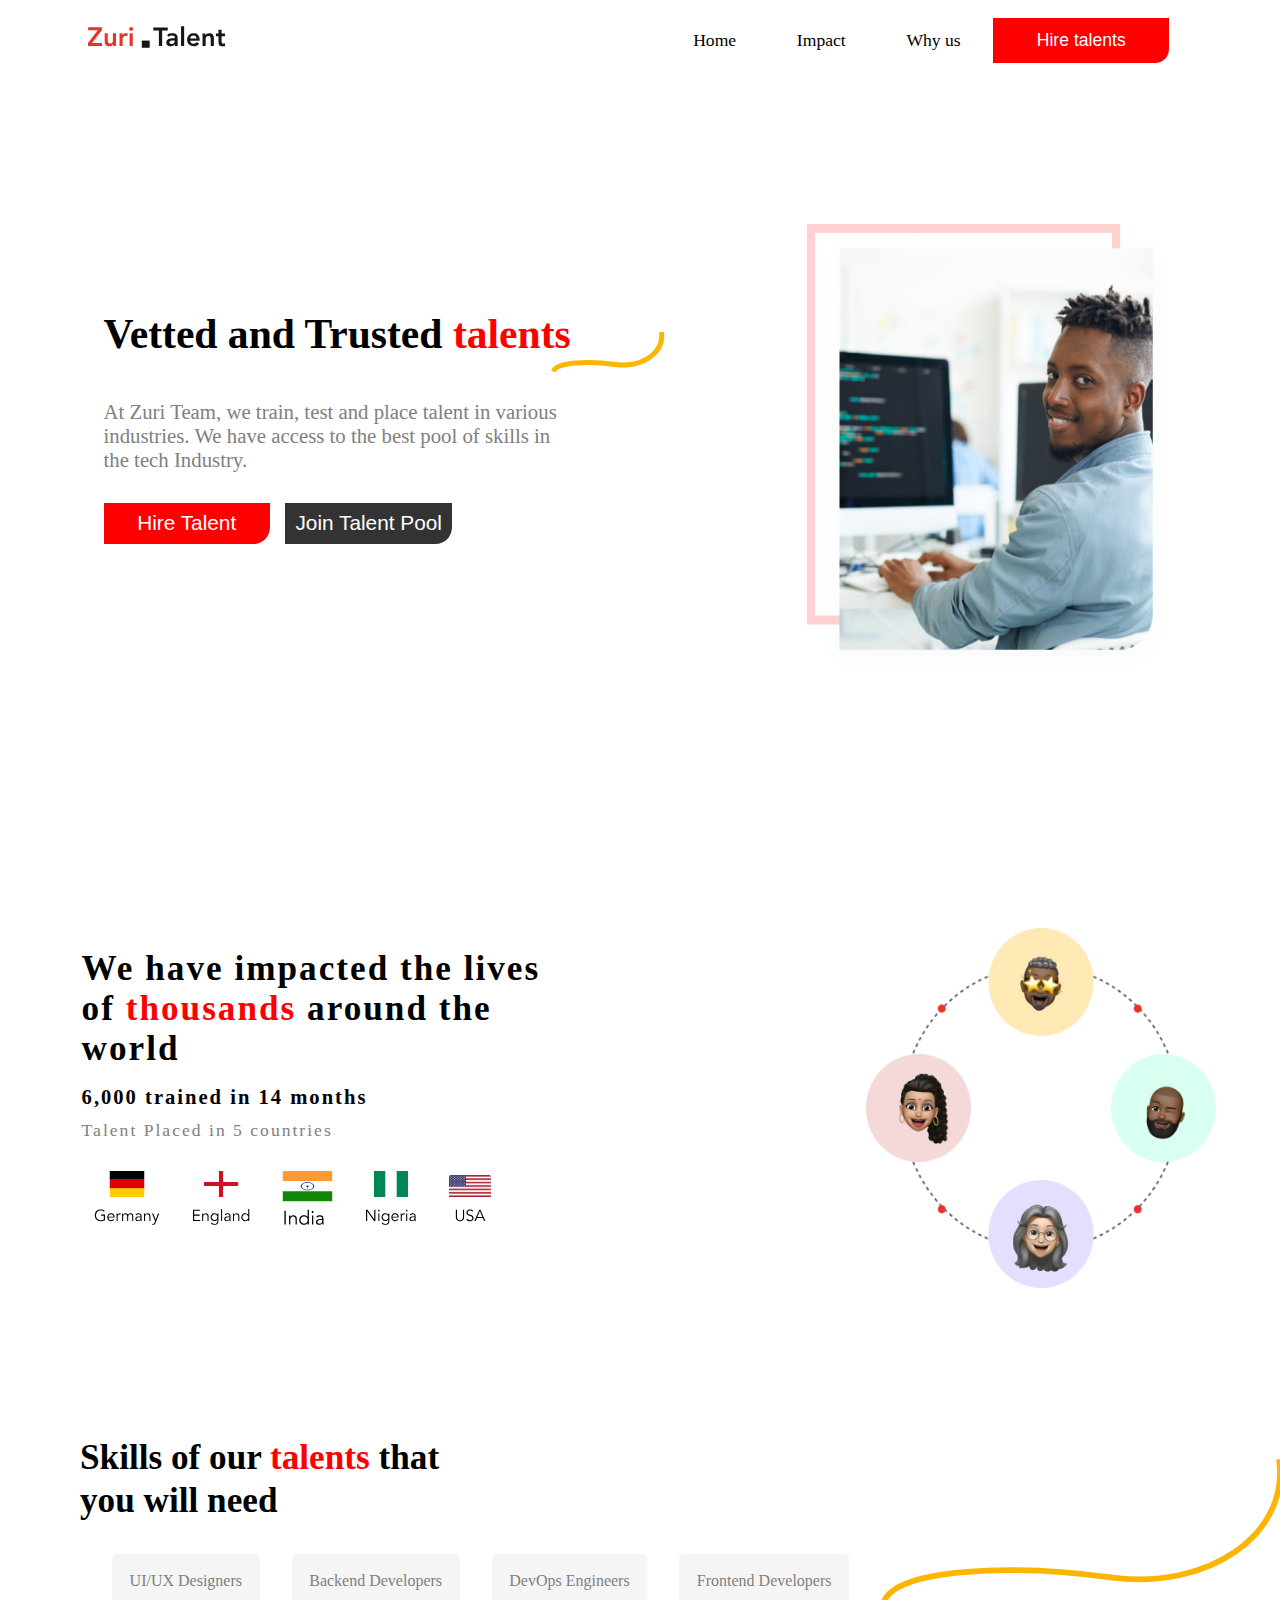
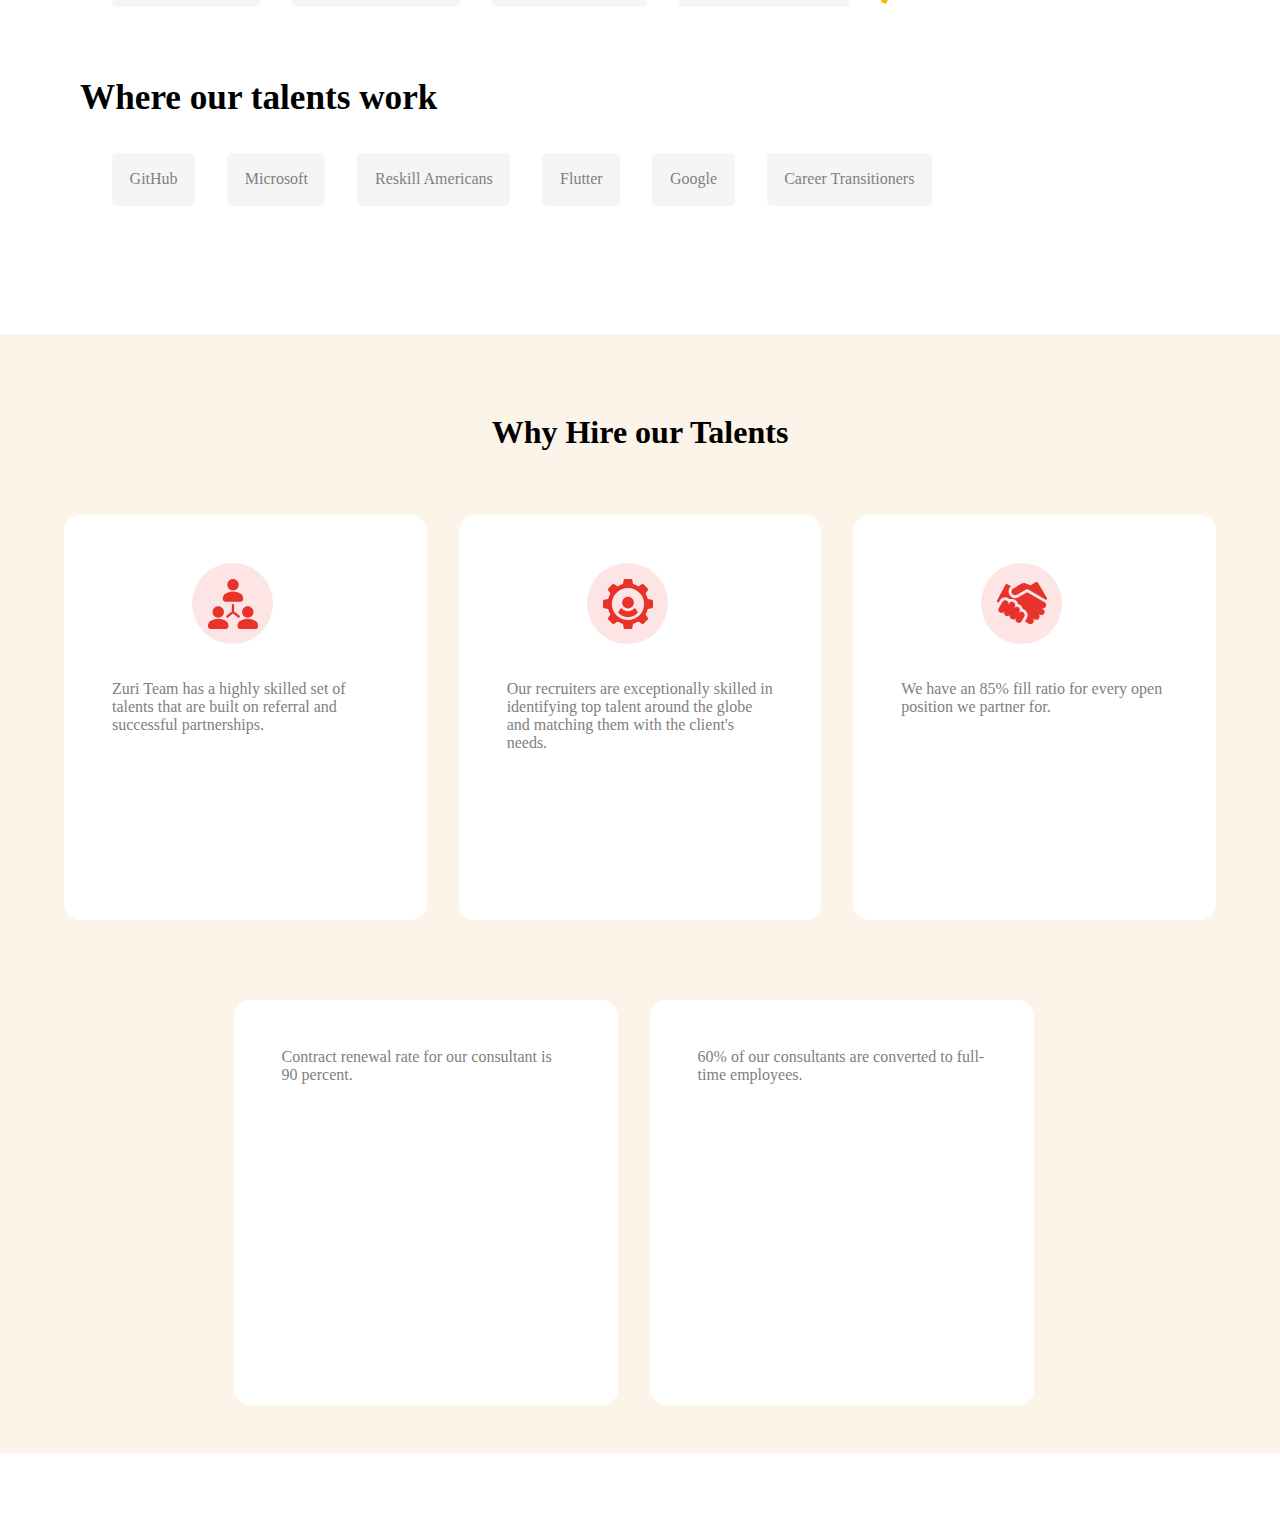
==== exp.html @ c108e272 "sent" ====
<!DOCTYPE html>
<html lang="en">
<head>
    <meta charset="UTF-8">
    <meta http-equiv="X-UA-Compatible" content="IE=edge">
    <meta name="viewport" content="width=device-width, initial-scale=1.0">
    <title>Experience</title>
    <link rel="stylesheet" href="exp.css">
    <link href="http://fonts.cdnfonts.com/css/graphik" rel="stylesheet">
    <link href="img/1614476081317.jpeg" rel="icon" sizes="16x16 32x32" type="image/png">
</head>
<body>

    <nav>
        <div class="nav-img">
            <img src="img/logo2.svg" alt="">
        </div>
        <div class="nav-link">
            <a href="#ads1">Home</a>
            <a href="#impact">Impact</a>
            <a href="#why">Why us</a>
            <button>Hire talents</button>
        </div>
    </nav>

    <main id="main">

        <div class="ads1" id="ads1">
            <div class="text">
                <img src="img/thick2.svg" alt="" class="img">
                <h1 class="h">Vetted and Trusted <span>talents</span></h1>
                <p>At Zuri Team, we train, test and place talent in various industries. We have access to the best pool of skills in the tech Industry.</p>
                <div class="btn">
                    <button class="btn1">Hire Talent</button>
                    <button class="btn2">Join Talent Pool</button>
                </div>
            </div>

            <div class="img-right">
                <img src="img/section1.png" alt="">
            </div>
        </div>
        
        <div class="ads2">
            <div class="text">
                <h1>We have impacted the lives of <span>thousands</span>  around the world</h1>
                <h3>6,000 trained in 14 months</h3>
                <p>Talent Placed in 5 countries</p>
                <div class="imgs">
                    <img src="img/GER.svg" alt="">
                    <img src="img/ENG.svg" alt="">
                    <img src="img/ind.svg" alt="" class="ind">
                    <img src="img/NIG.svg" alt="">
                    <img src="img/ussa.svg" alt="">
                </div>
            </div>
            <div>
                <img src="img/section2.png" alt="" class="img">
            </div>
        </div>

        <div class="ads3">
            <div class="sec1">
                <h1>Skills of our <span>talents</span>  that you will need</h1>
            </div>
            <div class="sec2">
                <p>UI/UX Designers</p>
                <p>Backend Developers</p>
                <p>DevOps Engineers</p>
                <p>Frontend Developers</p>
                <img src="img/line1.svg" alt="">
            </div>
            <div class="sec3">
                <h1>Where our talents work</h1>
                <div class="p1">
                    <p>GitHub</p>
                    <p>Microsoft</p>
                    <p>Reskill Americans</p>
                    <p>Flutter</p>
                    <p>Google</p>
                    <p>Career Transitioners</p>
                </div>
            </div>
        </div>

        <div class="ads4">
            <div class="sec1">
                <h1>Why Hire our Talents</h1>
            </div>

            <div class="sec2">
                <div class="card1 cards">
                    <img src="img/people.svg" alt="">
                    <p>Zuri Team has a highly skilled set of talents that are built on referral and successful partnerships.</p>
                </div>
                <div class="card2 cards">
                    <img src="img/mech.svg" alt="">
                    <p>Our recruiters are exceptionally skilled in identifying top talent around the globe and matching them with the client's needs.</p>
                </div>
                <div class="card3 cards">
                    <img src="img/hands.svg" alt="">
                    <p>We have an 85% fill ratio for every open position we partner for.</p>
                </div>
            </div>

            <div class="sec3">
                <div class="card1 cards">
                    <p>Contract renewal rate for our consultant is 90 percent.</p>
                </div>
                <div class="card2 cards">
                    <p>60% of our consultants are converted to full-time employees.</p>
                </div>
            </div>
        </div>
    </main>
    
</body>
</html>
---- exp.css ----
@import url('http://fonts.cdnfonts.com/css/graphik');

*{
    margin: 0;
    padding: 0;
    box-sizing: border-box;
}

body{
  font-family: 'Graphik'!important;                                               
}

html{
    scroll-behavior: smooth;
}

nav{
    position: fixed;
    display: flex;
    background-color: white;
    width: 100%;
    padding: 1em;
    font-size: 1.1em;
    z-index: 100;
}

.nav-img{
    margin-left: 4em;
    margin-top: .5em;
}

.nav-link{
    margin-left: 25em;
}

.nav-link a{
    color: black;
    text-decoration: none;
    margin: 1.6em;
    padding-bottom: 1em;
}

.nav-link a:hover{
    padding-top: 1.4em;
    background-color: rgba(133, 128, 128, 0.1);
    border-radius: .1em;
}

.nav-link a:focus{
    border-bottom: 3px solid red;
}

.nav-link button{
    background-color: red;
    padding: .7em;
    color: white;
    border: none;
    width: 10em;
    font-size: 1em;
    border-bottom-right-radius: .8em;
}

#main{
    padding-top: 6em;
}

.ads1{
    display: flex;
    justify-content: space-around;
    margin: 3em;
}

.ads1 .text{
    width: 50%;
    margin-top: 8em;
    font-size: 1.3em;
    
}

.ads1 .text h1{
    margin-bottom: 1em;
    position: relative;
}

.ads1 .text .img{
    position: absolute;
    margin-left: 21.5em;
    margin-top: 1em;
}

.ads1 .text p{
    color: grey;
    width: 80%;
    margin-bottom: 1.5em;
}

.ads1 .text span,.ads2 .text span,.ads3 span{
    color: red;
}

.ads1 .img-right img{
    height: 460px;
    width: 370px;
    margin-top: 5em;
}

.ads1 .btn1{
    background-color: red;
    padding: .4em;
    color: white;
    border: none;
    width: 8em;
    font-size: 1em;
    border-bottom-right-radius: .8em;
}

.ads1 .btn2{
    background-color: rgb(52, 51, 51);
    padding: .4em;
    color: white;
    border: none;
    width: 8em;
    font-size: 1em;
    border-bottom-right-radius: .8em;
    margin-left: .5em;
}

.ads2{
    display: flex;
    justify-content: space-between;
    /* background-color: aquamarine; */
    padding: 4em;
    margin-top: 9em;
    letter-spacing: 2px;
    margin-bottom: 5em;
}

.ads2 .text{
    width: 40%;
    font-size: 1.1em;
    margin-top: 3em;
    margin-left: 1em;
}


.ads2 .text h1,.ads2 .text p,.ads2 .text h3{
    margin-bottom: .5em;
}

.ads2 .img {
    height: 360px;
    width: 350px;
    margin-top: 2em;
}

.ads2 .text p{
    color: gray;
    margin-bottom: 1em;
}

.ads2 .imgs img{
    background-color: white;
    padding: .4em;
    margin: .3em;
    border-radius: .5em;
}

.ads2 .imgs .ind{
    width: 65px;
}

.ads3{
    margin-bottom: 4em;
    margin-left: 5em;
}

.ads3 .sec1,.ads3 .sec2,.ads3 .sec3{
    margin-bottom: 2em;
}

.ads3 .sec2{
    display: flex;
}

.ads3 .sec1 h1{
    width: 30%;
    line-height: 43px;
    font-size: 2.2em;
}

.ads3 .sec3 .p1{
    display: flex;
}

.ads3 .sec3 h1{
    margin-bottom: 1em;
    margin-top: 2em;
    font-size: 2.2em;
}

.ads3 .sec2 p,.ads3 .sec3 p{
    background-color: whitesmoke;
    color: gray;
    padding: 1.1em;
    margin-left: 2em;
    border-radius: .3em;
    z-index: 1;
    transition: .5s;
}

.ads3 .sec2 img{
    width: 400px;
    position: absolute;
    right: 0;
    margin-top: -6em;
}

.ads3 .sec2 p:hover,.ads3 .sec3 p:hover{
    transform: translateY(-20px);
    transition: .5s;
}

.ads4{
    background-color: rgb(252, 243, 233);
    margin-top: 8em;
    margin-bottom: 5em;
}

.ads4 .sec1{
    padding-top: 5em;
}

.ads4 h1{
    text-align: center;
}

.ads4 .sec2{
    display: flex;
    margin: 3em;
}

.ads4 .sec3{
    display: flex;
    margin: 3em;
    padding-bottom: 2em;
}

.ads4 .sec2 .cards{
    background-color: white;
    padding: 3em;
    margin: 1em;
    height: 45vh;
    border-radius: 1em;
}

.ads4 .sec3 .cards{
    background-color: white;
    padding: 3em;
    margin: 1em;
    height: 45vh;
    border-radius: 1em;
}

.ads4 .sec3 {
    margin: 0 17%;
    width: 65%;
}


.ads4 .card1,.ads4 .card2,.ads4 .card3{
    width: 210em;
    color: gray;
}

.cards img{
    margin-left: 5em;
    margin-bottom: 2em;
}
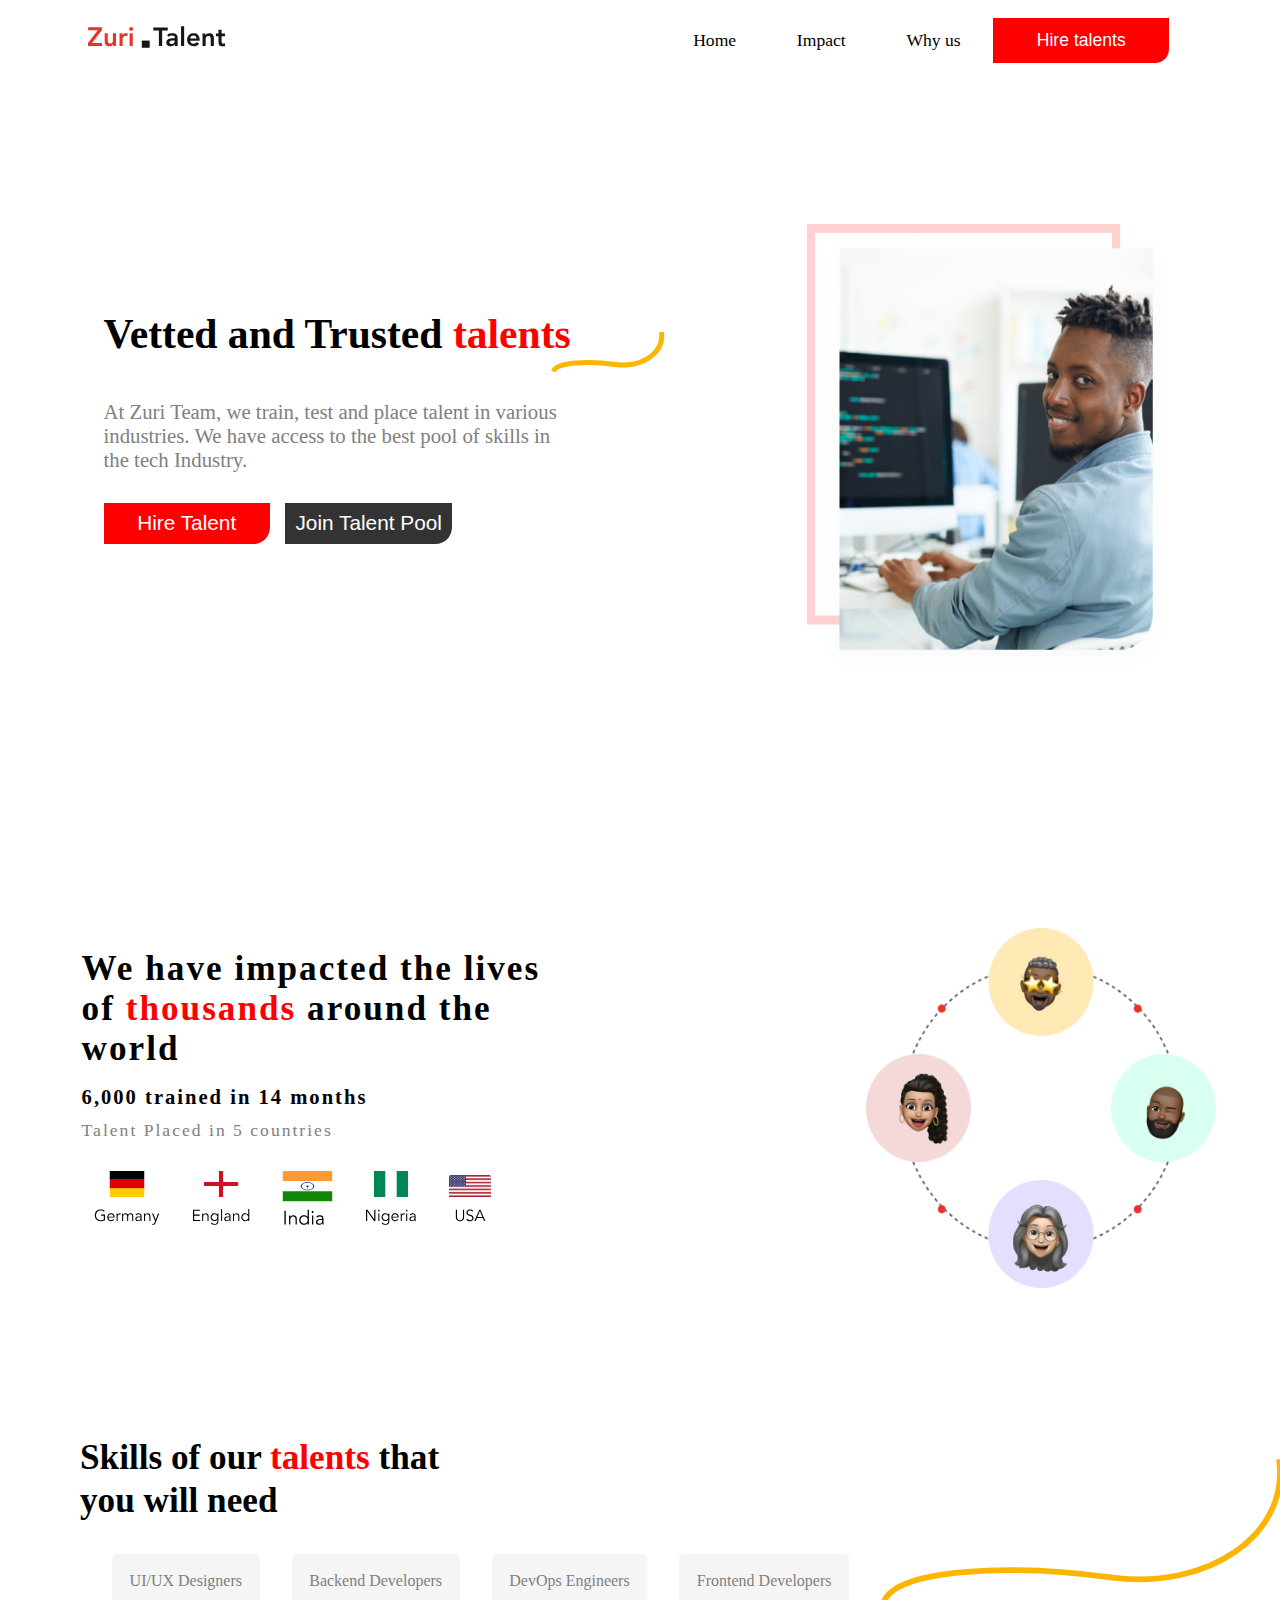
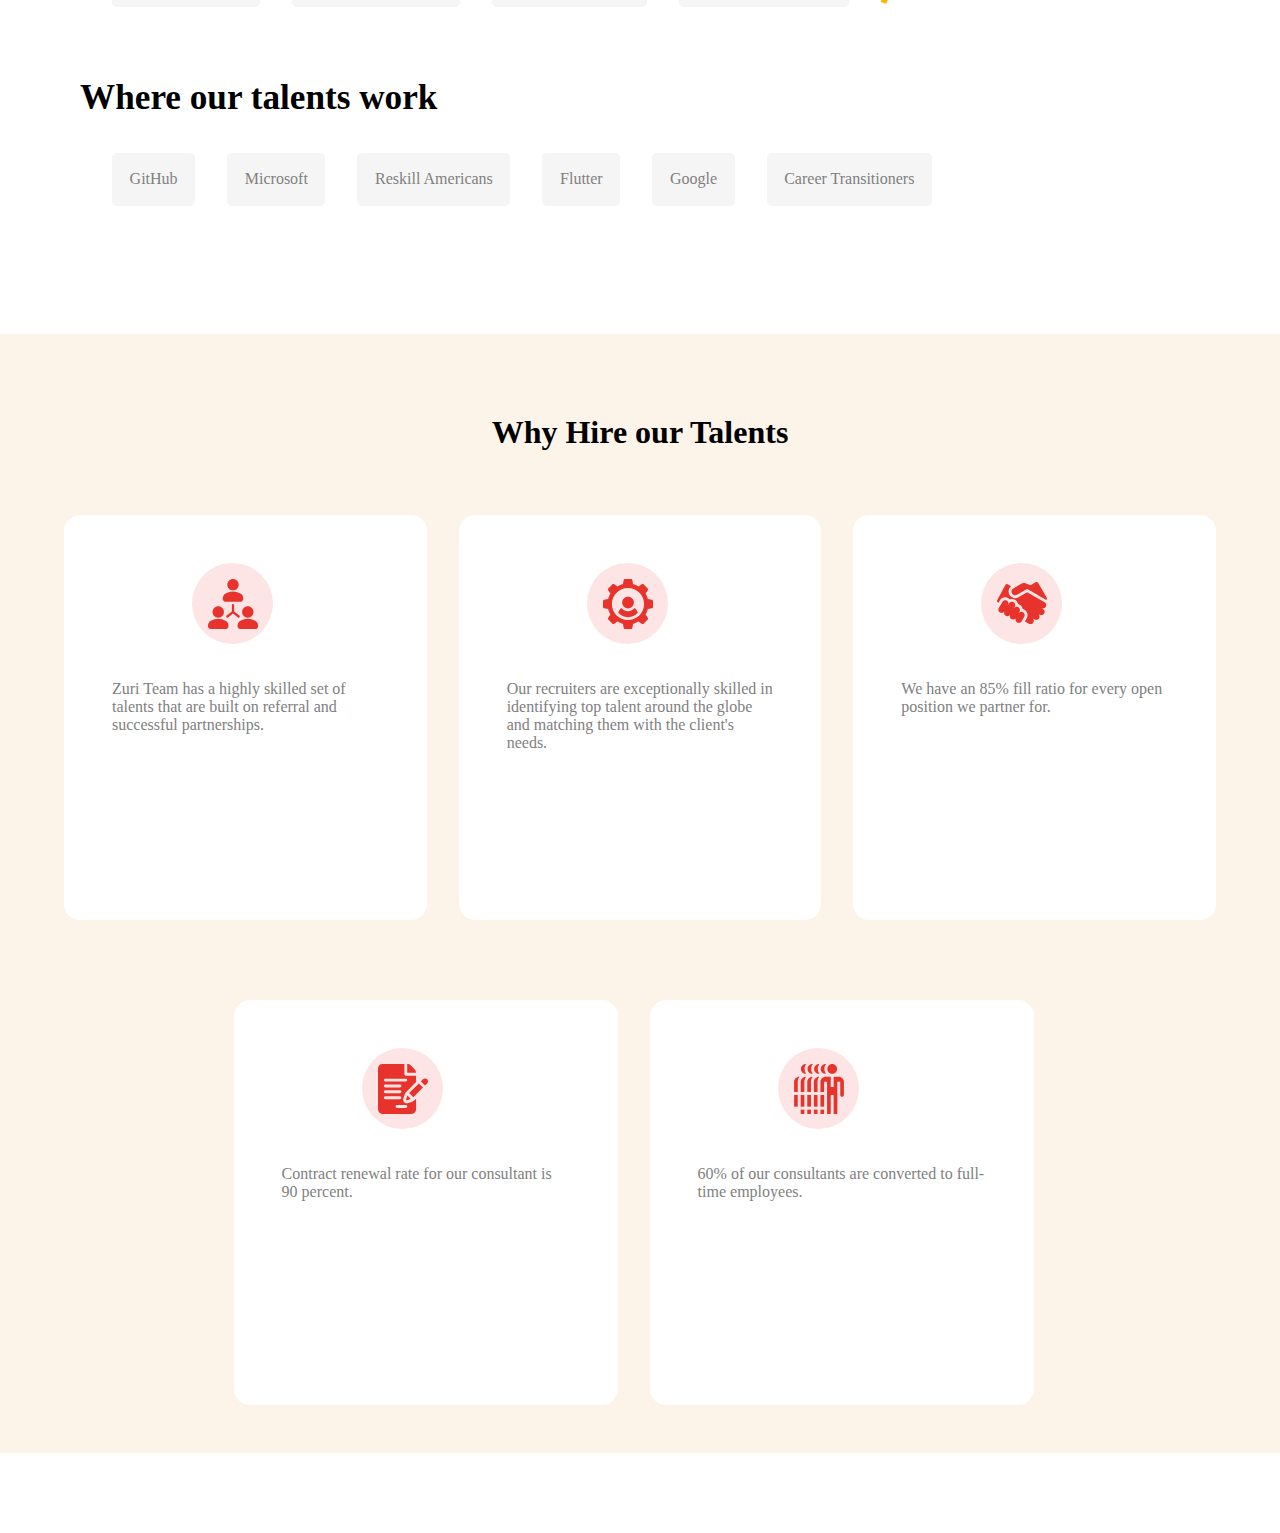
==== commit 7e1619c5: "almost" ====
--- a/exp.html
+++ b/exp.html
@@ -16,9 +16,9 @@
             <img src="img/logo2.svg" alt="">
         </div>
         <div class="nav-link">
-            <a href="#ads1">Home</a>
-            <a href="#impact">Impact</a>
-            <a href="#why">Why us</a>
+            <a href="#ads1" id="home">Home</a>
+            <a href="#ads2" id="imp">Impact</a>
+            <a href="#ads4" id="why">Why us</a>
             <button>Hire talents</button>
         </div>
     </nav>
@@ -41,7 +41,7 @@
             </div>
         </div>
         
-        <div class="ads2">
+        <div class="ads2" id="ads2">
             <div class="text">
                 <h1>We have impacted the lives of <span>thousands</span>  around the world</h1>
                 <h3>6,000 trained in 14 months</h3>
@@ -83,7 +83,7 @@
             </div>
         </div>
 
-        <div class="ads4">
+        <div class="ads4" id="ads4">
             <div class="sec1">
                 <h1>Why Hire our Talents</h1>
             </div>
@@ -105,14 +105,17 @@
 
             <div class="sec3">
                 <div class="card1 cards">
+                    <img src="img/write.svg" alt="">
                     <p>Contract renewal rate for our consultant is 90 percent.</p>
                 </div>
                 <div class="card2 cards">
+                    <img src="img/many.svg" alt="">
                     <p>60% of our consultants are converted to full-time employees.</p>
                 </div>
             </div>
         </div>
     </main>
     
+    <script src="exp.js"></script>
 </body>
 </html>--- a/exp.css
+++ b/exp.css
@@ -46,9 +46,18 @@
     border-radius: .1em;
 }
 
-.nav-link a:focus{
+#home.valid{
     border-bottom: 3px solid red;
 }
+
+#why.valid{
+    border-bottom: 3px solid red;
+}
+
+#imp.valid{
+    border-bottom: 3px solid red;
+}
+
 
 .nav-link button{
     background-color: red;
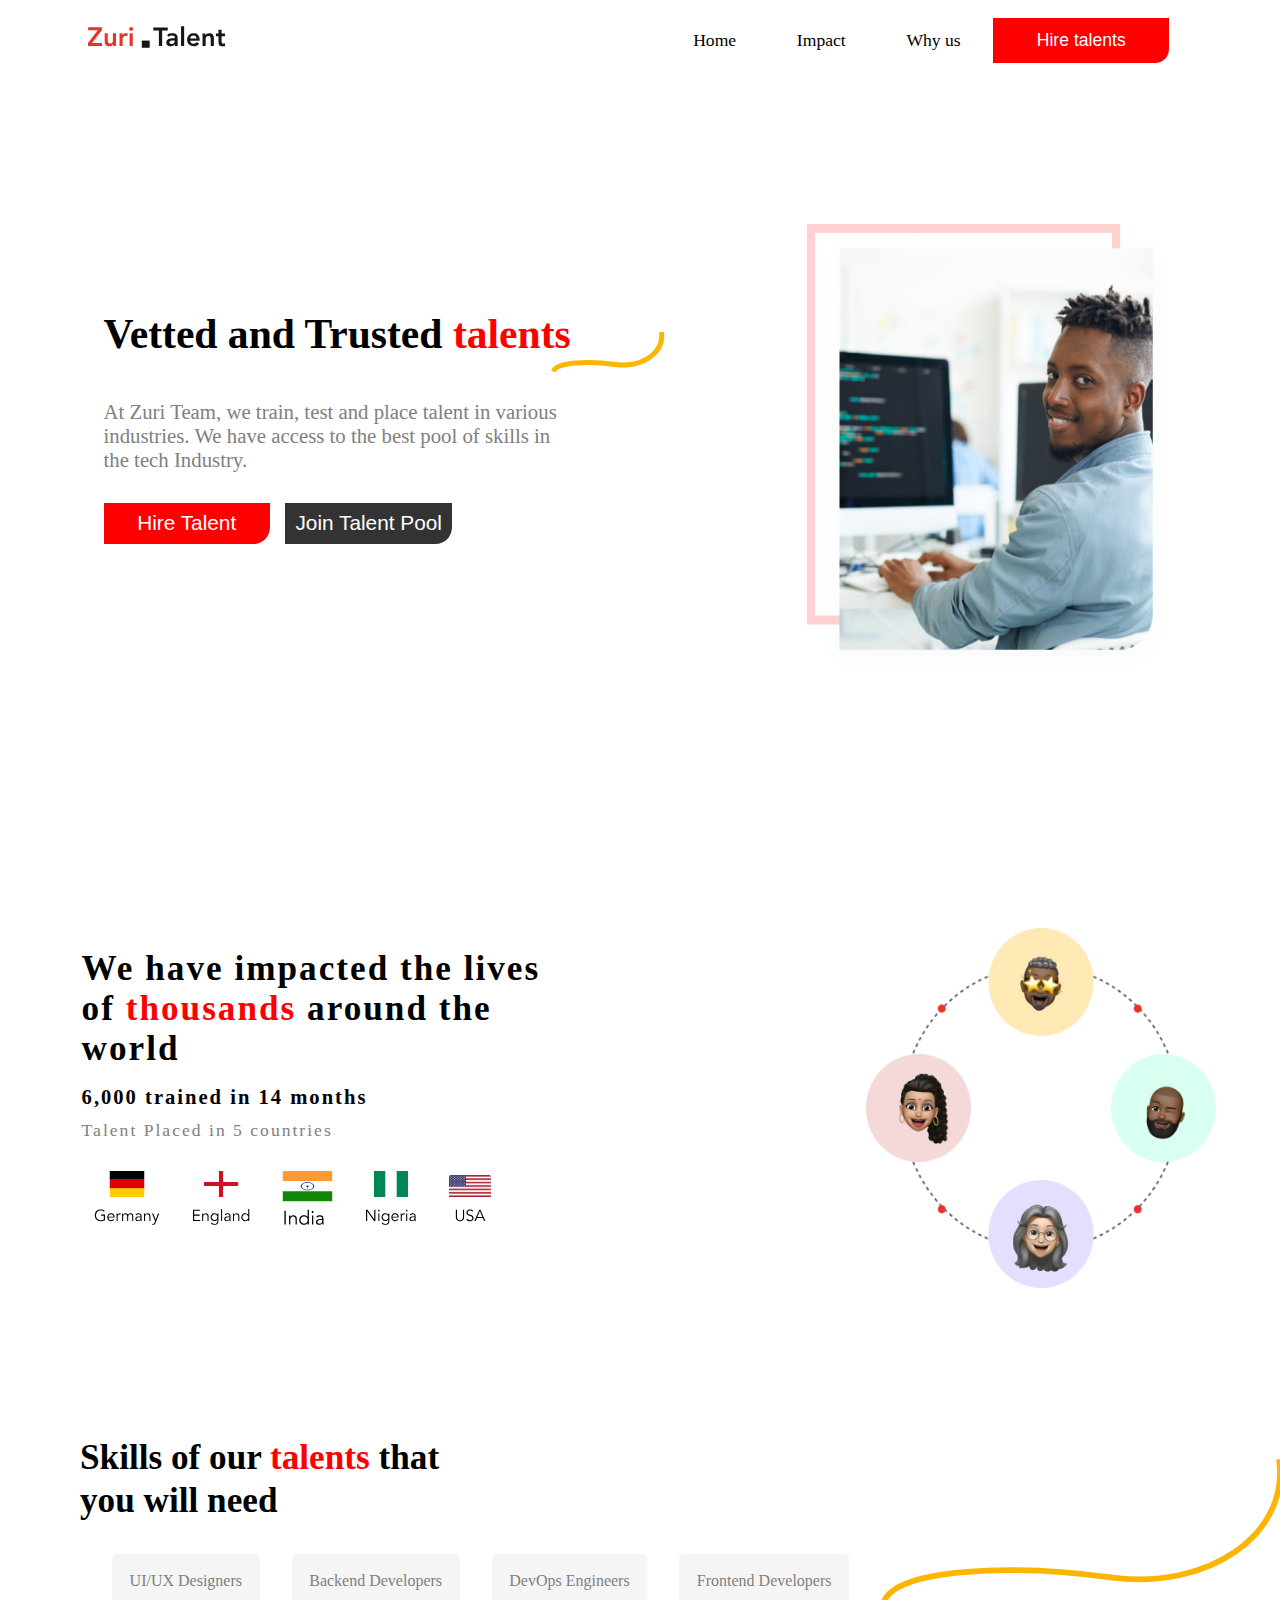
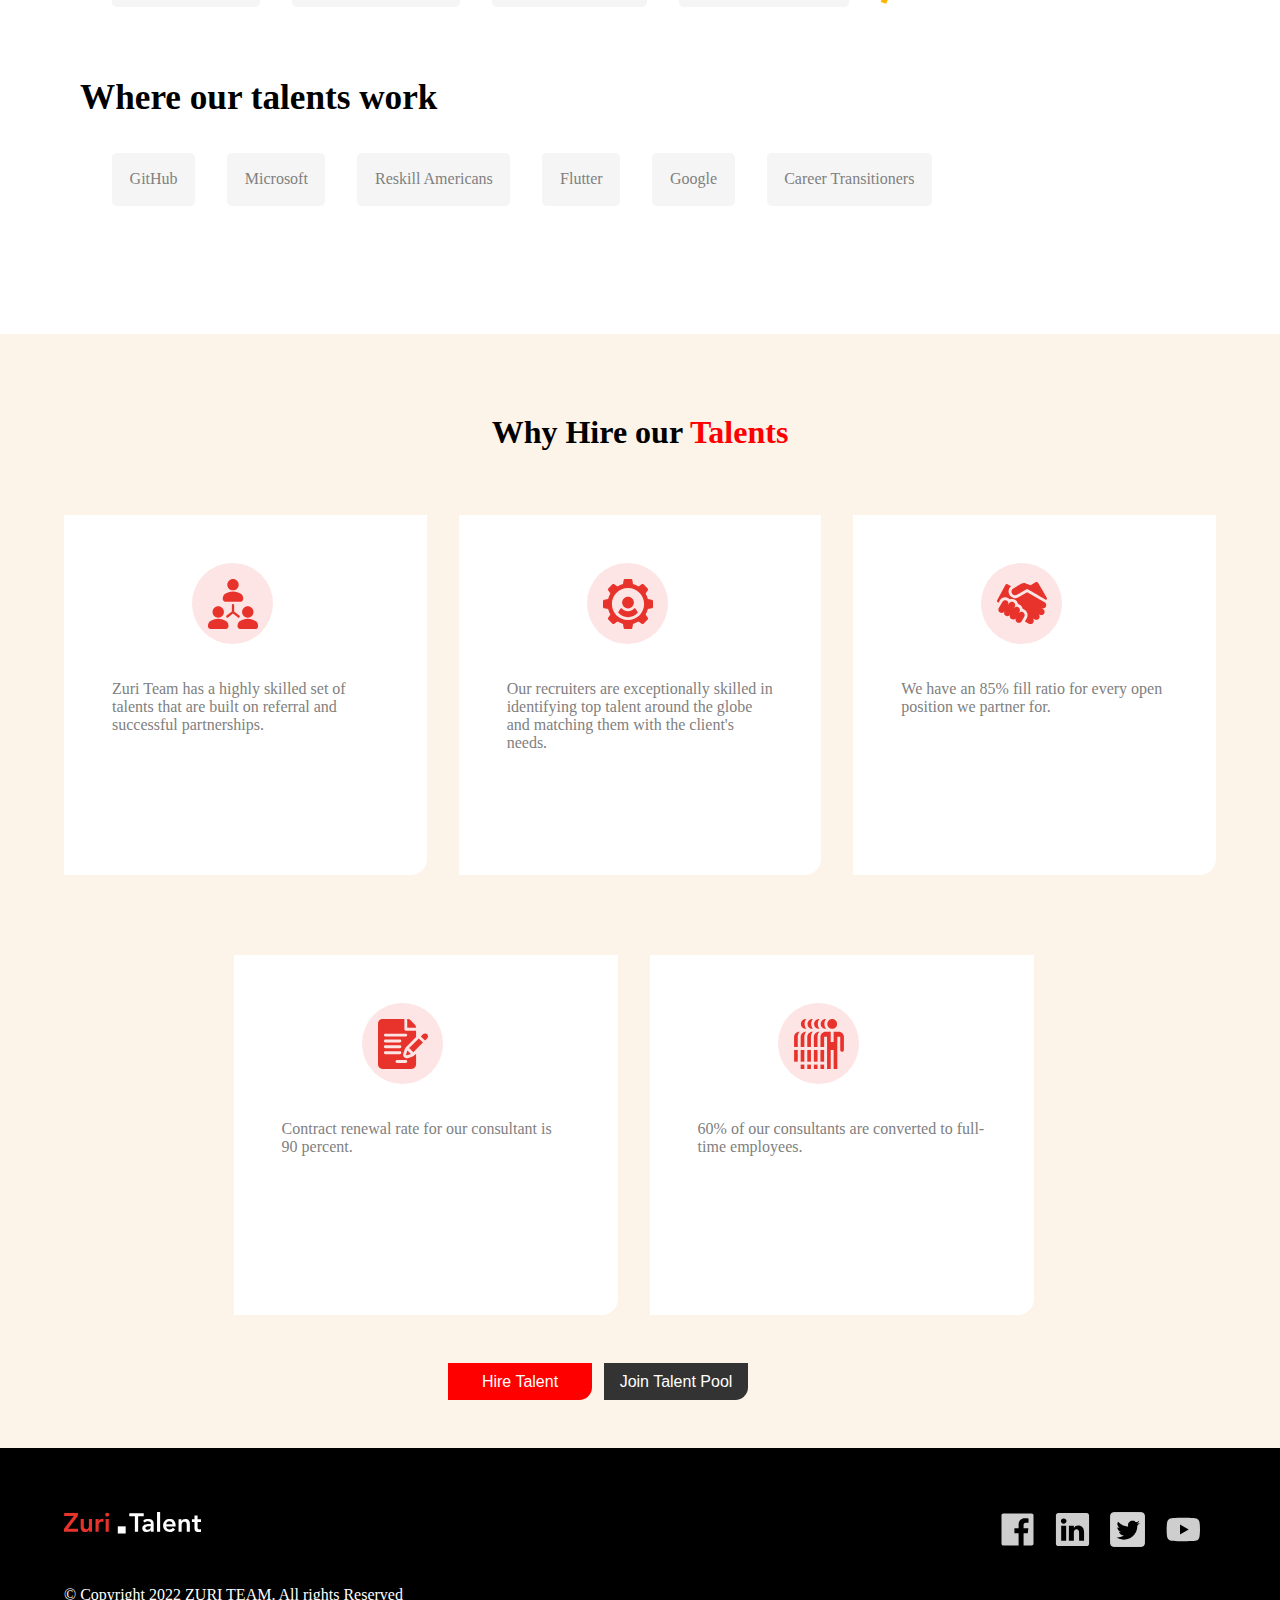
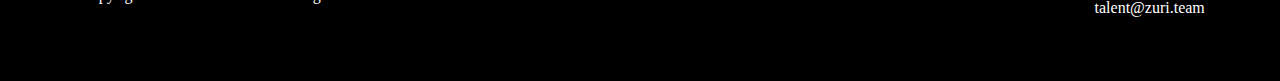
==== commit 98ac33c7: "added" ====
--- a/exp.html
+++ b/exp.html
@@ -85,7 +85,7 @@
 
         <div class="ads4" id="ads4">
             <div class="sec1">
-                <h1>Why Hire our Talents</h1>
+                <h1>Why Hire our <span>Talents</span></h1>
             </div>
 
             <div class="sec2">
@@ -113,6 +113,28 @@
                     <p>60% of our consultants are converted to full-time employees.</p>
                 </div>
             </div>
+
+            <div class="btn">
+                <button class="btn1">Hire Talent</button>
+                <button class="btn2">Join Talent Pool</button>
+            </div>
+        </div>
+
+        <div class="ads5">
+            <div class="left">
+                <img src="img/logo11.svg" alt="">
+                <p>© Copyright 2022 ZURI TEAM. All rights Reserved</p>
+            </div>
+
+            <div class="right">
+                <div class="imgs">
+                    <a href="#"><img src="img/facebook11.svg" alt=""></a>
+                    <a href="#"><img src="img/linkd11.svg" alt=""></a>
+                    <a href="#"><img src="img/twit11.png" alt=""></a>
+                    <a href="#"><img src="img/youtube11.svg" alt=""></a>
+                </div>
+                <p>talent@zuri.team</p>
+            </div>
         </div>
     </main>
     
--- a/exp.css
+++ b/exp.css
@@ -232,7 +232,6 @@
 .ads4{
     background-color: rgb(252, 243, 233);
     margin-top: 8em;
-    margin-bottom: 5em;
 }
 
 .ads4 .sec1{
@@ -258,16 +257,16 @@
     background-color: white;
     padding: 3em;
     margin: 1em;
-    height: 45vh;
-    border-radius: 1em;
+    height: 40vh;
+    border-bottom-right-radius: 1em;
 }
 
 .ads4 .sec3 .cards{
     background-color: white;
     padding: 3em;
     margin: 1em;
-    height: 45vh;
-    border-radius: 1em;
+    height: 40vh;
+    border-bottom-right-radius: 1em;
 }
 
 .ads4 .sec3 {
@@ -284,4 +283,68 @@
 .cards img{
     margin-left: 5em;
     margin-bottom: 2em;
+}
+
+.ads4 .cards:hover{
+    background-color: black;
+    color: white;
+}
+
+.ads4 .btn1{
+    background-color: red;
+    padding: .6em;
+    color: white;
+    border: none;
+    width: 9em;
+    font-size: 1em;
+    border-bottom-right-radius: .8em;
+    margin-bottom: 3em;
+}
+
+.ads4 .btn2{
+    background-color: rgb(52, 51, 51);
+    padding: .6em;
+    color: white;
+    border: none;
+    width: 9em;
+    font-size: 1em;
+    border-bottom-right-radius: .8em;
+    margin-left: .5em;
+    margin-bottom: 3em;
+}
+
+.ads4 .btn{
+    margin-left: 28em;
+}
+
+.ads5{
+    background-color: black;
+    color: white;
+    padding: 4em;
+    display: flex;
+    justify-content: space-between;
+}
+
+.ads5 .left img{
+    padding-bottom: 3em;
+}
+
+.ads5 .right img{
+    width: 35px;
+    height: 35px;
+    margin-right: 1em;
+    margin-bottom: 3em;
+}
+
+.ads5 .right p{
+    float: right;
+    margin-right: .7em;
+}
+
+.ads4 .sec1 span{
+    color: red;
+}
+
+button:hover{
+    cursor: pointer;
 }